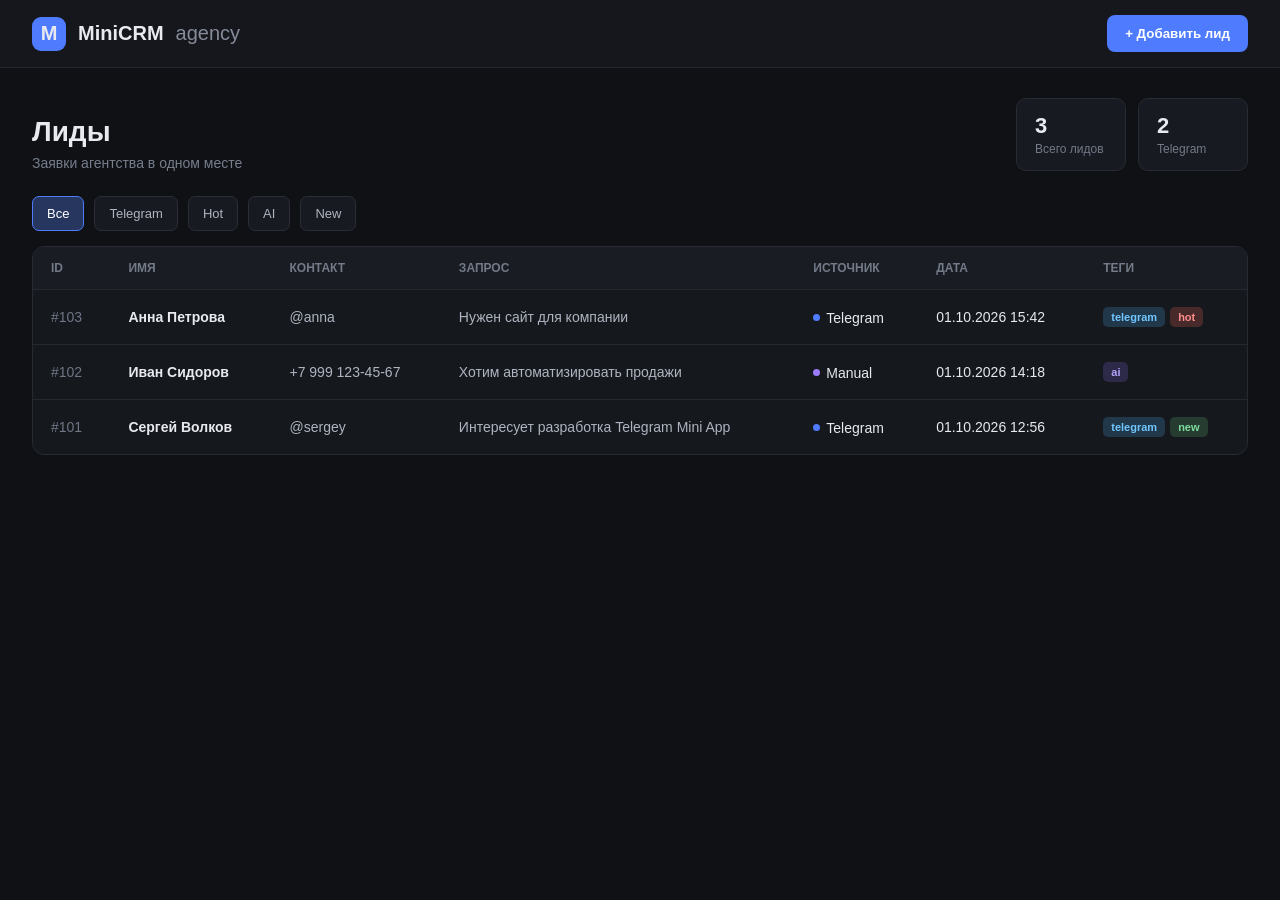
==== index.html @ eae78a62 "Add MiniCRM frontend MVP placeholder" ====
<!DOCTYPE html>
<html lang="ru">
<head>
<meta charset="UTF-8">
<meta name="viewport" content="width=device-width, initial-scale=1.0">
<title>MiniCRM</title>
<style>
*{box-sizing:border-box}
body{margin:0;font-family:Inter,Arial,sans-serif;background:#0f1115;color:#e8eaf0}
.header{height:68px;display:flex;align-items:center;justify-content:space-between;padding:0 32px;border-bottom:1px solid #252932;background:#15171c}
.logo{display:flex;align-items:center;gap:12px;font-size:20px;font-weight:700}.logo span{color:#858b99;font-weight:500}
.logo-mark{width:34px;height:34px;border-radius:9px;background:#4f7cff;display:flex;align-items:center;justify-content:center}
button{cursor:pointer}.add-button{border:0;background:#4f7cff;color:#fff;padding:11px 18px;border-radius:8px;font-weight:600}
.content{padding:30px 32px;max-width:1500px;margin:auto}
.top{display:flex;align-items:flex-end;justify-content:space-between;margin-bottom:25px}
.title{margin:0;font-size:28px}.subtitle{margin-top:7px;color:#777e8c;font-size:14px}
.stats{display:flex;gap:12px}.stat{min-width:110px;padding:14px 18px;background:#171a20;border:1px solid #272b34;border-radius:10px}
.stat-value{font-size:22px;font-weight:700}.stat-label{margin-top:3px;font-size:12px;color:#737a88}
.toolbar{display:flex;gap:10px;margin-bottom:15px}.filter{border:1px solid #2a2e37;background:#171a20;color:#aeb4c0;padding:9px 14px;border-radius:7px;font-size:13px}
.filter:hover,.filter.active{border-color:#4f7cff;color:#fff}.filter.active{background:#26365f}
.table-wrap{background:#15181d;border:1px solid #272b34;border-radius:12px;overflow:hidden}
table{width:100%;border-collapse:collapse}thead{background:#191c22}th{text-align:left;padding:14px 18px;color:#737a88;font-size:12px;text-transform:uppercase}
td{padding:17px 18px;border-top:1px solid #242831;font-size:14px}tbody tr{cursor:pointer}tbody tr:hover{background:#1b1f26}
.id{color:#6f7786}.name{font-weight:600}.contact,.request{color:#aeb4c0}.request{max-width:420px}
.source{display:inline-flex;align-items:center;gap:6px}.source-dot{width:7px;height:7px;border-radius:50%;background:#4f7cff}.source.manual .source-dot{background:#9b7cff}
.tags{display:flex;flex-wrap:wrap;gap:5px}.tag{padding:4px 8px;border-radius:5px;background:#242934;color:#aeb7c7;font-size:11px;font-weight:600}
.tag.hot{background:#482a2a;color:#ff8d8d}.tag.ai{background:#2c2949;color:#b3a4ff}.tag.telegram{background:#21384b;color:#71c7ff}.tag.new{background:#263c30;color:#7ddd9e}
.empty{display:none;padding:70px;text-align:center;color:#6f7684}
@media(max-width:900px){.header,.content{padding-left:18px;padding-right:18px}.top{display:block}.stats{margin-top:20px}.table-wrap{overflow-x:auto}table{min-width:900px}}
</style>
</head>
<body>
<header class="header">
<div class="logo"><div class="logo-mark">M</div>MiniCRM <span>agency</span></div>
<button class="add-button" onclick="addLead()">+ Добавить лид</button>
</header>

<main class="content">
<div class="top">
<div><h1 class="title">Лиды</h1><div class="subtitle">Заявки агентства в одном месте</div></div>
<div class="stats">
<div class="stat"><div class="stat-value" id="totalCount">3</div><div class="stat-label">Всего лидов</div></div>
<div class="stat"><div class="stat-value">2</div><div class="stat-label">Telegram</div></div>
</div>
</div>

<div class="toolbar">
<button class="filter active" onclick="filterLeads('all',this)">Все</button>
<button class="filter" onclick="filterLeads('telegram',this)">Telegram</button>
<button class="filter" onclick="filterLeads('hot',this)">Hot</button>
<button class="filter" onclick="filterLeads('ai',this)">AI</button>
<button class="filter" onclick="filterLeads('new',this)">New</button>
</div>

<div class="table-wrap">
<table>
<thead><tr><th>ID</th><th>Имя</th><th>Контакт</th><th>Запрос</th><th>Источник</th><th>Дата</th><th>Теги</th></tr></thead>
<tbody id="leadsTable">
<tr data-tags="telegram hot"><td class="id">#103</td><td class="name">Анна Петрова</td><td class="contact">@anna</td><td class="request">Нужен сайт для компании</td><td><span class="source"><span class="source-dot"></span>Telegram</span></td><td>01.10.2026 15:42</td><td><div class="tags"><span class="tag telegram">telegram</span><span class="tag hot">hot</span></div></td></tr>
<tr data-tags="ai"><td class="id">#102</td><td class="name">Иван Сидоров</td><td class="contact">+7 999 123-45-67</td><td class="request">Хотим автоматизировать продажи</td><td><span class="source manual"><span class="source-dot"></span>Manual</span></td><td>01.10.2026 14:18</td><td><div class="tags"><span class="tag ai">ai</span></div></td></tr>
<tr data-tags="telegram new"><td class="id">#101</td><td class="name">Сергей Волков</td><td class="contact">@sergey</td><td class="request">Интересует разработка Telegram Mini App</td><td><span class="source"><span class="source-dot"></span>Telegram</span></td><td>01.10.2026 12:56</td><td><div class="tags"><span class="tag telegram">telegram</span><span class="tag new">new</span></div></td></tr>
</tbody>
</table>
<div class="empty" id="empty">Лидов с таким тегом нет</div>
</div>
</main>

<script>
function filterLeads(tag,button){
document.querySelectorAll('.filter').forEach(x=>x.classList.remove('active'));
button.classList.add('active');
let visible=0;
document.querySelectorAll('#leadsTable tr').forEach(row=>{
const tags=row.dataset.tags.split(' ');
const show=tag==='all'||tags.includes(tag);
row.style.display=show?'':'none';
if(show)visible++;
});
document.getElementById('empty').style.display=visible?'none':'block';
}
function addLead(){alert('Форма добавления лида появится на следующем этапе.');}
</script>
</body>
</html>
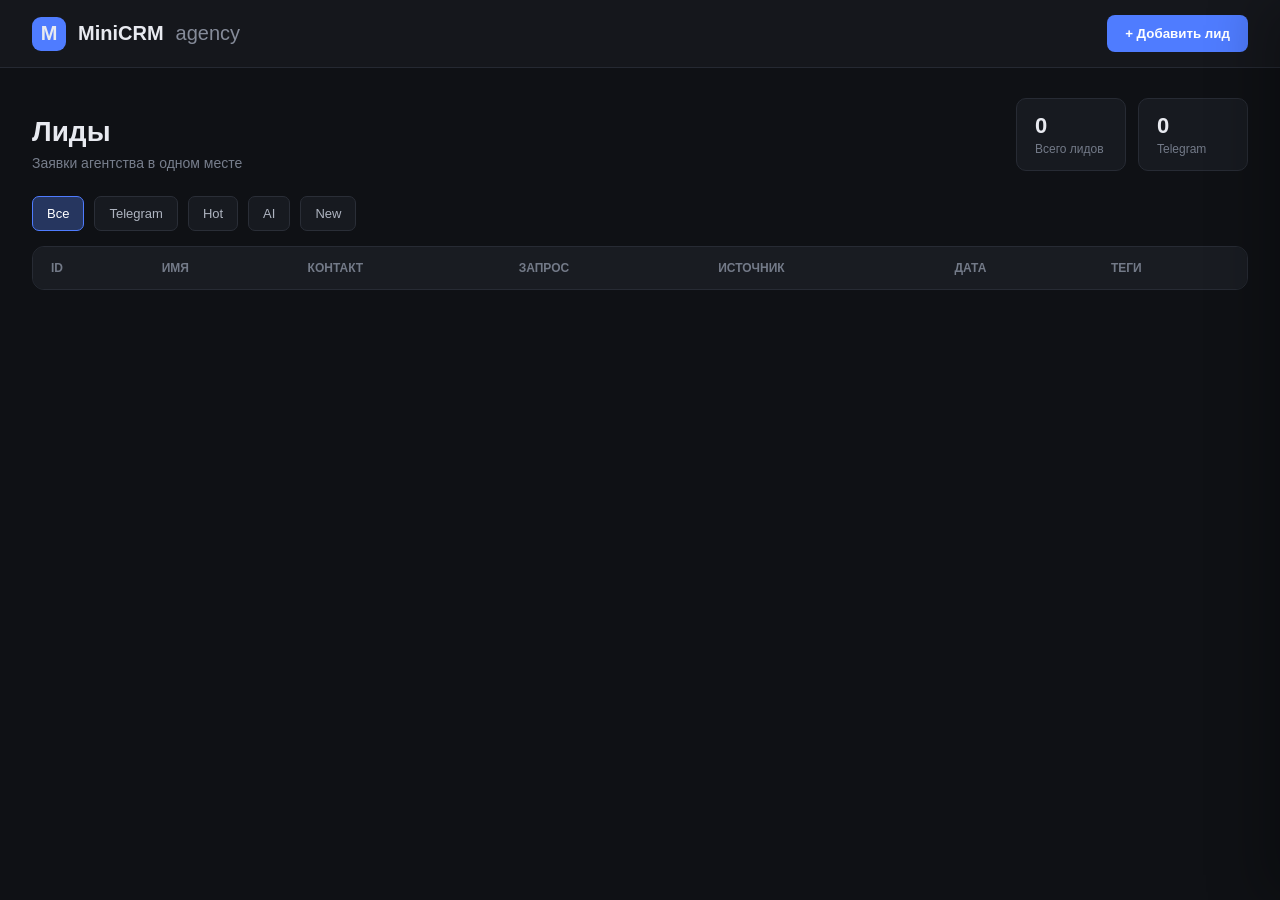
==== commit c04c6935: "Build slide-out add lead panel" ====
--- a/index.html
+++ b/index.html
@@ -6,11 +6,18 @@
 <title>MiniCRM</title>
 <style>
 *{box-sizing:border-box}
-body{margin:0;font-family:Inter,Arial,sans-serif;background:#0f1115;color:#e8eaf0}
+html,body{margin:0;min-height:100%;font-family:Inter,Arial,sans-serif;background:#0f1115;color:#e8eaf0}
+body{overflow-x:hidden}
+.app-shell{min-height:100vh;transition:transform .28s ease}
 .header{height:68px;display:flex;align-items:center;justify-content:space-between;padding:0 32px;border-bottom:1px solid #252932;background:#15171c}
 .logo{display:flex;align-items:center;gap:12px;font-size:20px;font-weight:700}.logo span{color:#858b99;font-weight:500}
 .logo-mark{width:34px;height:34px;border-radius:9px;background:#4f7cff;display:flex;align-items:center;justify-content:center}
-button{cursor:pointer}.add-button{border:0;background:#4f7cff;color:#fff;padding:11px 18px;border-radius:8px;font-weight:600}
+button{cursor:pointer}.add-button{border:0;background:#4f7cff;color:#fff;padding:11px 18px;border-radius:8px;font-weight:600;display:flex;align-items:center;gap:8px}
+.add-button:disabled{opacity:.7;cursor:default}
+.button-spinner,.form-spinner{width:14px;height:14px;border:2px solid rgba(255,255,255,.35);border-top-color:#fff;border-radius:50%;animation:spin .65s linear infinite}
+.form-spinner{display:none;width:15px;height:15px}
+@keyframes spin{to{transform:rotate(360deg)}}
+
 .content{padding:30px 32px;max-width:1500px;margin:auto}
 .top{display:flex;align-items:flex-end;justify-content:space-between;margin-bottom:25px}
 .title{margin:0;font-size:28px}.subtitle{margin-top:7px;color:#777e8c;font-size:14px}
@@ -26,21 +33,44 @@
 .tags{display:flex;flex-wrap:wrap;gap:5px}.tag{padding:4px 8px;border-radius:5px;background:#242934;color:#aeb7c7;font-size:11px;font-weight:600}
 .tag.hot{background:#482a2a;color:#ff8d8d}.tag.ai{background:#2c2949;color:#b3a4ff}.tag.telegram{background:#21384b;color:#71c7ff}.tag.new{background:#263c30;color:#7ddd9e}
 .empty{display:none;padding:70px;text-align:center;color:#6f7684}
-@media(max-width:900px){.header,.content{padding-left:18px;padding-right:18px}.top{display:block}.stats{margin-top:20px}.table-wrap{overflow-x:auto}table{min-width:900px}}
+
+/* side add panel */
+.drawer{position:fixed;z-index:20;top:0;right:0;width:440px;height:100vh;background:#15181d;border-left:1px solid #2a2e37;box-shadow:-20px 0 50px rgba(0,0,0,.25);transform:translateX(100%);transition:transform .28s ease;display:flex;flex-direction:column}
+.drawer.open{transform:translateX(0)}
+.drawer-head{height:68px;display:flex;align-items:center;justify-content:space-between;padding:0 24px;border-bottom:1px solid #272b34}
+.drawer-title{font-size:18px;font-weight:700}.drawer-close{border:0;background:transparent;color:#8b93a2;font-size:26px;line-height:1;padding:4px 8px}.drawer-close:hover{color:#fff}
+.drawer-body{padding:24px;overflow:auto}
+.field{margin-bottom:18px}.field label{display:block;margin-bottom:8px;font-size:12px;color:#858d9c}
+.field input,.field textarea,.field select{width:100%;border:1px solid #2b303a;background:#101318;color:#e8eaf0;border-radius:8px;padding:11px 12px;font:inherit;outline:none}
+.field input:focus,.field textarea:focus,.field select:focus{border-color:#4f7cff}
+.field textarea{min-height:130px;resize:vertical}
+.drawer-actions{display:flex;justify-content:flex-end;gap:10px;margin-top:26px}
+.cancel-button{border:1px solid #2b303a;background:#1a1d23;color:#aeb4c0;padding:11px 18px;border-radius:8px}
+.save-button{border:0;background:#4f7cff;color:#fff;padding:11px 18px;border-radius:8px;font-weight:600;display:flex;align-items:center;gap:8px}
+.save-button:disabled{opacity:.7;cursor:default}
+.form-error{display:none;margin-top:14px;padding:10px 12px;border-radius:7px;background:#3a2020;color:#ff9a9a;font-size:13px}
+
+.drawer-open .app-shell{transform:translateX(-220px)}
+@media(max-width:900px){
+.header,.content{padding-left:18px;padding-right:18px}.top{display:block}.stats{margin-top:20px}.table-wrap{overflow-x:auto}table{min-width:900px}
+.drawer{width:min(440px,100vw)}.drawer-open .app-shell{transform:translateX(-40px)}
+}
 </style>
 </head>
 <body>
+
+<div class="app-shell">
 <header class="header">
 <div class="logo"><div class="logo-mark">M</div>MiniCRM <span>agency</span></div>
-<button class="add-button" onclick="addLead()">+ Добавить лид</button>
+<button class="add-button" id="addButton" onclick="addLead()"><span id="addButtonText">+ Добавить лид</span></button>
 </header>
 
 <main class="content">
 <div class="top">
 <div><h1 class="title">Лиды</h1><div class="subtitle">Заявки агентства в одном месте</div></div>
 <div class="stats">
-<div class="stat"><div class="stat-value" id="totalCount">3</div><div class="stat-label">Всего лидов</div></div>
-<div class="stat"><div class="stat-value">2</div><div class="stat-label">Telegram</div></div>
+<div class="stat"><div class="stat-value" id="totalCount">0</div><div class="stat-label">Всего лидов</div></div>
+<div class="stat"><div class="stat-value" id="telegramCount">0</div><div class="stat-label">Telegram</div></div>
 </div>
 </div>
 
@@ -55,30 +85,46 @@
 <div class="table-wrap">
 <table>
 <thead><tr><th>ID</th><th>Имя</th><th>Контакт</th><th>Запрос</th><th>Источник</th><th>Дата</th><th>Теги</th></tr></thead>
-<tbody id="leadsTable">
-<tr data-tags="telegram hot"><td class="id">#103</td><td class="name">Анна Петрова</td><td class="contact">@anna</td><td class="request">Нужен сайт для компании</td><td><span class="source"><span class="source-dot"></span>Telegram</span></td><td>01.10.2026 15:42</td><td><div class="tags"><span class="tag telegram">telegram</span><span class="tag hot">hot</span></div></td></tr>
-<tr data-tags="ai"><td class="id">#102</td><td class="name">Иван Сидоров</td><td class="contact">+7 999 123-45-67</td><td class="request">Хотим автоматизировать продажи</td><td><span class="source manual"><span class="source-dot"></span>Manual</span></td><td>01.10.2026 14:18</td><td><div class="tags"><span class="tag ai">ai</span></div></td></tr>
-<tr data-tags="telegram new"><td class="id">#101</td><td class="name">Сергей Волков</td><td class="contact">@sergey</td><td class="request">Интересует разработка Telegram Mini App</td><td><span class="source"><span class="source-dot"></span>Telegram</span></td><td>01.10.2026 12:56</td><td><div class="tags"><span class="tag telegram">telegram</span><span class="tag new">new</span></div></td></tr>
-</tbody>
+<tbody id="leadsTable"></tbody>
 </table>
 <div class="empty" id="empty">Лидов с таким тегом нет</div>
 </div>
 </main>
+</div>
 
-<script>
-function filterLeads(tag,button){
-document.querySelectorAll('.filter').forEach(x=>x.classList.remove('active'));
-button.classList.add('active');
-let visible=0;
-document.querySelectorAll('#leadsTable tr').forEach(row=>{
-const tags=row.dataset.tags.split(' ');
-const show=tag==='all'||tags.includes(tag);
-row.style.display=show?'':'none';
-if(show)visible++;
-});
-document.getElementById('empty').style.display=visible?'none':'block';
-}
-function addLead(){alert('Форма добавления лида появится на следующем этапе.');}
-</script>
+<aside class="drawer" id="addDrawer">
+<div class="drawer-head">
+<div class="drawer-title">Новый лид</div>
+<button class="drawer-close" onclick="closeAddLead()" aria-label="Закрыть">×</button>
+</div>
+<form class="drawer-body" id="leadForm">
+<div class="field">
+<label for="leadName">Имя</label>
+<input id="leadName" name="name" required autocomplete="name">
+</div>
+<div class="field">
+<label for="leadContact">Контакт</label>
+<input id="leadContact" name="contact" required>
+</div>
+<div class="field">
+<label for="leadRequest">Запрос</label>
+<textarea id="leadRequest" name="request" required></textarea>
+</div>
+<div class="field">
+<label for="leadSource">Источник</label>
+<select id="leadSource" name="source">
+<option value="manual">Manual</option>
+<option value="telegram">Telegram</option>
+</select>
+</div>
+<div class="form-error" id="formError"></div>
+<div class="drawer-actions">
+<button type="button" class="cancel-button" onclick="closeAddLead()">Отмена</button>
+<button type="submit" class="save-button" id="saveButton"><span>Добавить</span><span class="form-spinner" id="formSpinner"></span></button>
+</div>
+</form>
+</aside>
+
+<script src="app.js"></script>
 </body>
 </html>
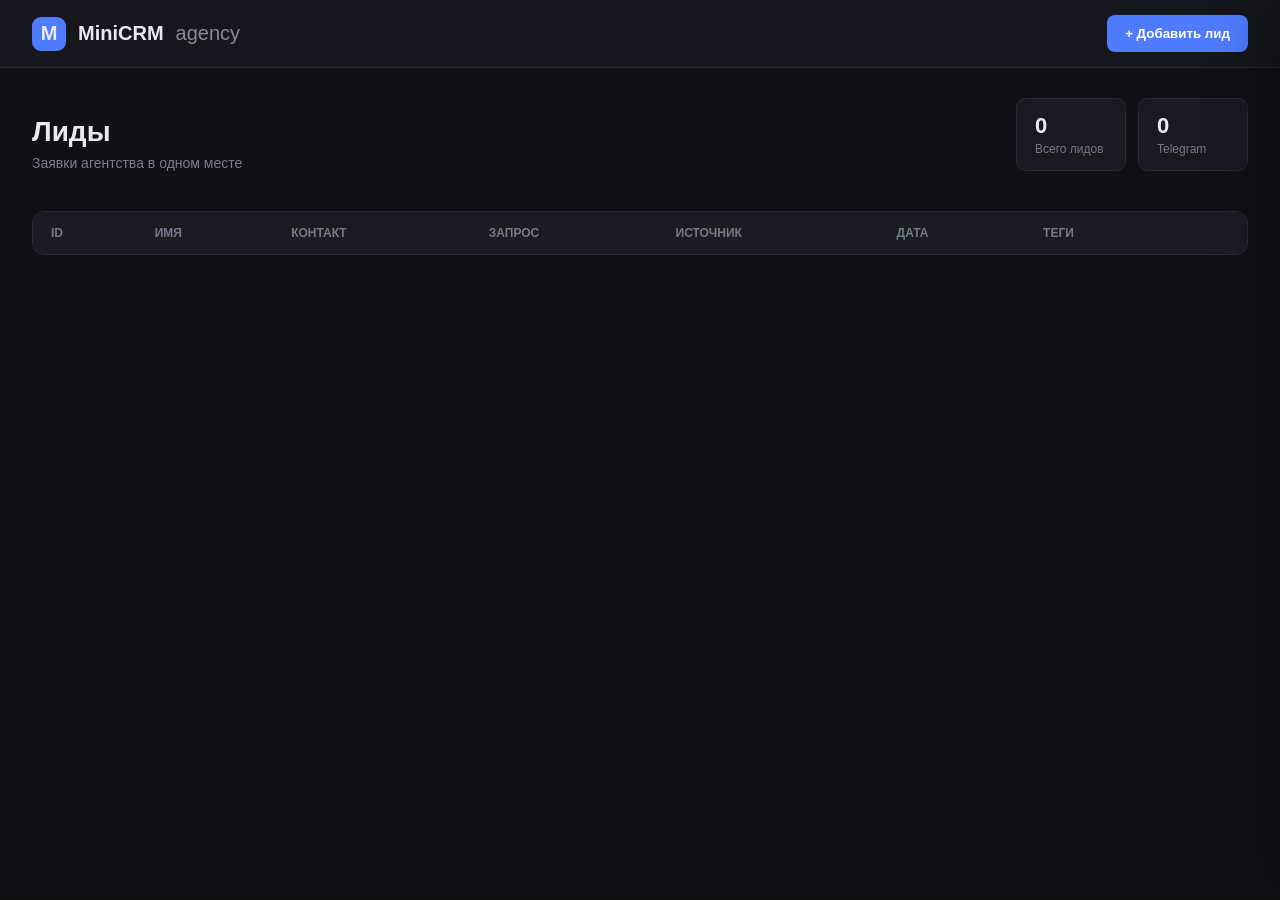
==== commit e5a23278: "Add lead edit tags and delete UI" ====
--- a/index.html
+++ b/index.html
@@ -17,24 +17,24 @@
 .button-spinner,.form-spinner{width:14px;height:14px;border:2px solid rgba(255,255,255,.35);border-top-color:#fff;border-radius:50%;animation:spin .65s linear infinite}
 .form-spinner{display:none;width:15px;height:15px}
 @keyframes spin{to{transform:rotate(360deg)}}
-
 .content{padding:30px 32px;max-width:1500px;margin:auto}
 .top{display:flex;align-items:flex-end;justify-content:space-between;margin-bottom:25px}
 .title{margin:0;font-size:28px}.subtitle{margin-top:7px;color:#777e8c;font-size:14px}
 .stats{display:flex;gap:12px}.stat{min-width:110px;padding:14px 18px;background:#171a20;border:1px solid #272b34;border-radius:10px}
 .stat-value{font-size:22px;font-weight:700}.stat-label{margin-top:3px;font-size:12px;color:#737a88}
-.toolbar{display:flex;gap:10px;margin-bottom:15px}.filter{border:1px solid #2a2e37;background:#171a20;color:#aeb4c0;padding:9px 14px;border-radius:7px;font-size:13px}
+.toolbar{display:flex;gap:10px;margin-bottom:15px;flex-wrap:wrap}.filter{border:1px solid #2a2e37;background:#171a20;color:#aeb4c0;padding:9px 14px;border-radius:7px;font-size:13px}
 .filter:hover,.filter.active{border-color:#4f7cff;color:#fff}.filter.active{background:#26365f}
 .table-wrap{background:#15181d;border:1px solid #272b34;border-radius:12px;overflow:hidden}
 table{width:100%;border-collapse:collapse}thead{background:#191c22}th{text-align:left;padding:14px 18px;color:#737a88;font-size:12px;text-transform:uppercase}
-td{padding:17px 18px;border-top:1px solid #242831;font-size:14px}tbody tr{cursor:pointer}tbody tr:hover{background:#1b1f26}
+td{padding:17px 18px;border-top:1px solid #242831;font-size:14px}tbody tr:hover{background:#1b1f26}
 .id{color:#6f7786}.name{font-weight:600}.contact,.request{color:#aeb4c0}.request{max-width:420px}
 .source{display:inline-flex;align-items:center;gap:6px}.source-dot{width:7px;height:7px;border-radius:50%;background:#4f7cff}.source.manual .source-dot{background:#9b7cff}
 .tags{display:flex;flex-wrap:wrap;gap:5px}.tag{padding:4px 8px;border-radius:5px;background:#242934;color:#aeb7c7;font-size:11px;font-weight:600}
 .tag.hot{background:#482a2a;color:#ff8d8d}.tag.ai{background:#2c2949;color:#b3a4ff}.tag.telegram{background:#21384b;color:#71c7ff}.tag.new{background:#263c30;color:#7ddd9e}
+.actions{display:flex;gap:6px}.row-action{border:1px solid #2b303a;background:#1a1d23;color:#9da5b4;padding:6px 8px;border-radius:6px;font-size:12px}.row-action:hover{color:#fff;border-color:#4f7cff}.row-action.delete:hover{border-color:#a54b4b;color:#ff9a9a}
 .empty{display:none;padding:70px;text-align:center;color:#6f7684}
 
-/* side add panel */
+/* side panel */
 .drawer{position:fixed;z-index:20;top:0;right:0;width:440px;height:100vh;background:#15181d;border-left:1px solid #2a2e37;box-shadow:-20px 0 50px rgba(0,0,0,.25);transform:translateX(100%);transition:transform .28s ease;display:flex;flex-direction:column}
 .drawer.open{transform:translateX(0)}
 .drawer-head{height:68px;display:flex;align-items:center;justify-content:space-between;padding:0 24px;border-bottom:1px solid #272b34}
@@ -44,15 +44,17 @@
 .field input,.field textarea,.field select{width:100%;border:1px solid #2b303a;background:#101318;color:#e8eaf0;border-radius:8px;padding:11px 12px;font:inherit;outline:none}
 .field input:focus,.field textarea:focus,.field select:focus{border-color:#4f7cff}
 .field textarea{min-height:130px;resize:vertical}
+.tags-picker{display:flex;flex-wrap:wrap;gap:7px}.tag-choice{border:1px solid #2b303a;background:#101318;color:#9da5b4;padding:7px 10px;border-radius:7px;font-size:12px}.tag-choice.selected{border-color:#4f7cff;background:#26365f;color:#fff}
+.add-tag-row{display:none;gap:7px;margin-top:9px}.add-tag-row input{flex:1}.add-tag-row button{border:1px solid #2b303a;background:#1a1d23;color:#c2c8d2;border-radius:7px;padding:0 12px}
+.add-tag-link{margin-top:9px;border:0;background:transparent;color:#6f9bff;padding:0;font-size:12px}
 .drawer-actions{display:flex;justify-content:flex-end;gap:10px;margin-top:26px}
 .cancel-button{border:1px solid #2b303a;background:#1a1d23;color:#aeb4c0;padding:11px 18px;border-radius:8px}
 .save-button{border:0;background:#4f7cff;color:#fff;padding:11px 18px;border-radius:8px;font-weight:600;display:flex;align-items:center;gap:8px}
 .save-button:disabled{opacity:.7;cursor:default}
 .form-error{display:none;margin-top:14px;padding:10px 12px;border-radius:7px;background:#3a2020;color:#ff9a9a;font-size:13px}
-
 .drawer-open .app-shell{transform:translateX(-220px)}
 @media(max-width:900px){
-.header,.content{padding-left:18px;padding-right:18px}.top{display:block}.stats{margin-top:20px}.table-wrap{overflow-x:auto}table{min-width:900px}
+.header,.content{padding-left:18px;padding-right:18px}.top{display:block}.stats{margin-top:20px}.table-wrap{overflow-x:auto}table{min-width:1050px}
 .drawer{width:min(440px,100vw)}.drawer-open .app-shell{transform:translateX(-40px)}
 }
 </style>
@@ -62,7 +64,7 @@
 <div class="app-shell">
 <header class="header">
 <div class="logo"><div class="logo-mark">M</div>MiniCRM <span>agency</span></div>
-<button class="add-button" id="addButton" onclick="addLead()"><span id="addButtonText">+ Добавить лид</span></button>
+<button class="add-button" id="addButton" onclick="openAddLead()"><span id="addButtonText">+ Добавить лид</span></button>
 </header>
 
 <main class="content">
@@ -74,28 +76,22 @@
 </div>
 </div>
 
-<div class="toolbar">
-<button class="filter active" onclick="filterLeads('all',this)">Все</button>
-<button class="filter" onclick="filterLeads('telegram',this)">Telegram</button>
-<button class="filter" onclick="filterLeads('hot',this)">Hot</button>
-<button class="filter" onclick="filterLeads('ai',this)">AI</button>
-<button class="filter" onclick="filterLeads('new',this)">New</button>
-</div>
+<div class="toolbar" id="toolbar"></div>
 
 <div class="table-wrap">
 <table>
-<thead><tr><th>ID</th><th>Имя</th><th>Контакт</th><th>Запрос</th><th>Источник</th><th>Дата</th><th>Теги</th></tr></thead>
+<thead><tr><th>ID</th><th>Имя</th><th>Контакт</th><th>Запрос</th><th>Источник</th><th>Дата</th><th>Теги</th><th></th></tr></thead>
 <tbody id="leadsTable"></tbody>
 </table>
-<div class="empty" id="empty">Лидов с таким тегом нет</div>
+<div class="empty" id="empty">Лидов не найдено</div>
 </div>
 </main>
 </div>
 
-<aside class="drawer" id="addDrawer">
+<aside class="drawer" id="leadDrawer">
 <div class="drawer-head">
-<div class="drawer-title">Новый лид</div>
-<button class="drawer-close" onclick="closeAddLead()" aria-label="Закрыть">×</button>
+<div class="drawer-title" id="drawerTitle">Новый лид</div>
+<button class="drawer-close" onclick="closeDrawer()" aria-label="Закрыть">×</button>
 </div>
 <form class="drawer-body" id="leadForm">
 <div class="field">
@@ -117,10 +113,19 @@
 <option value="telegram">Telegram</option>
 </select>
 </div>
+<div class="field">
+<label>Теги</label>
+<div class="tags-picker" id="tagsPicker"></div>
+<button type="button" class="add-tag-link" onclick="showNewTag()">+ Добавить тег</button>
+<div class="add-tag-row" id="addTagRow">
+<input id="newTagName" placeholder="Название тега">
+<button type="button" onclick="createTag()">Создать</button>
+</div>
+</div>
 <div class="form-error" id="formError"></div>
 <div class="drawer-actions">
-<button type="button" class="cancel-button" onclick="closeAddLead()">Отмена</button>
-<button type="submit" class="save-button" id="saveButton"><span>Добавить</span><span class="form-spinner" id="formSpinner"></span></button>
+<button type="button" class="cancel-button" onclick="closeDrawer()">Отмена</button>
+<button type="submit" class="save-button" id="saveButton"><span id="saveButtonText">Добавить</span><span class="form-spinner" id="formSpinner"></span></button>
 </div>
 </form>
 </aside>
